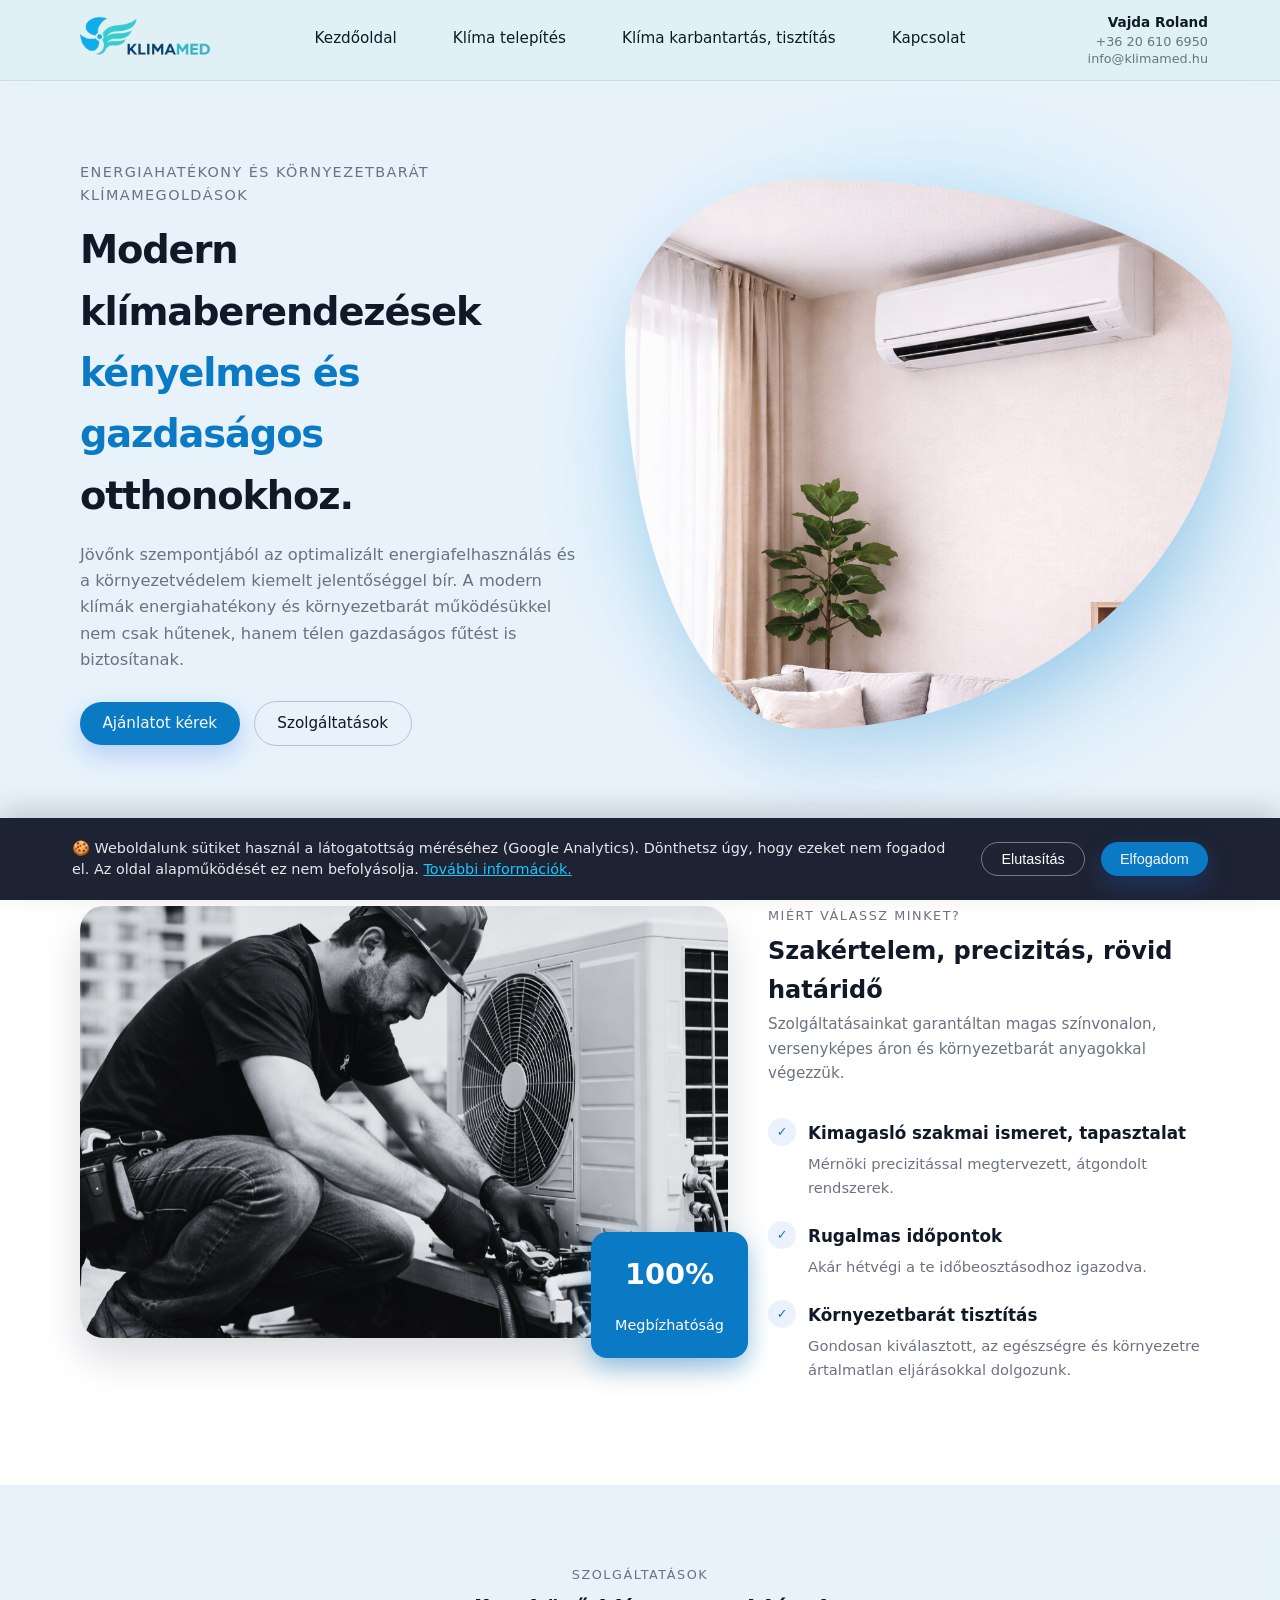
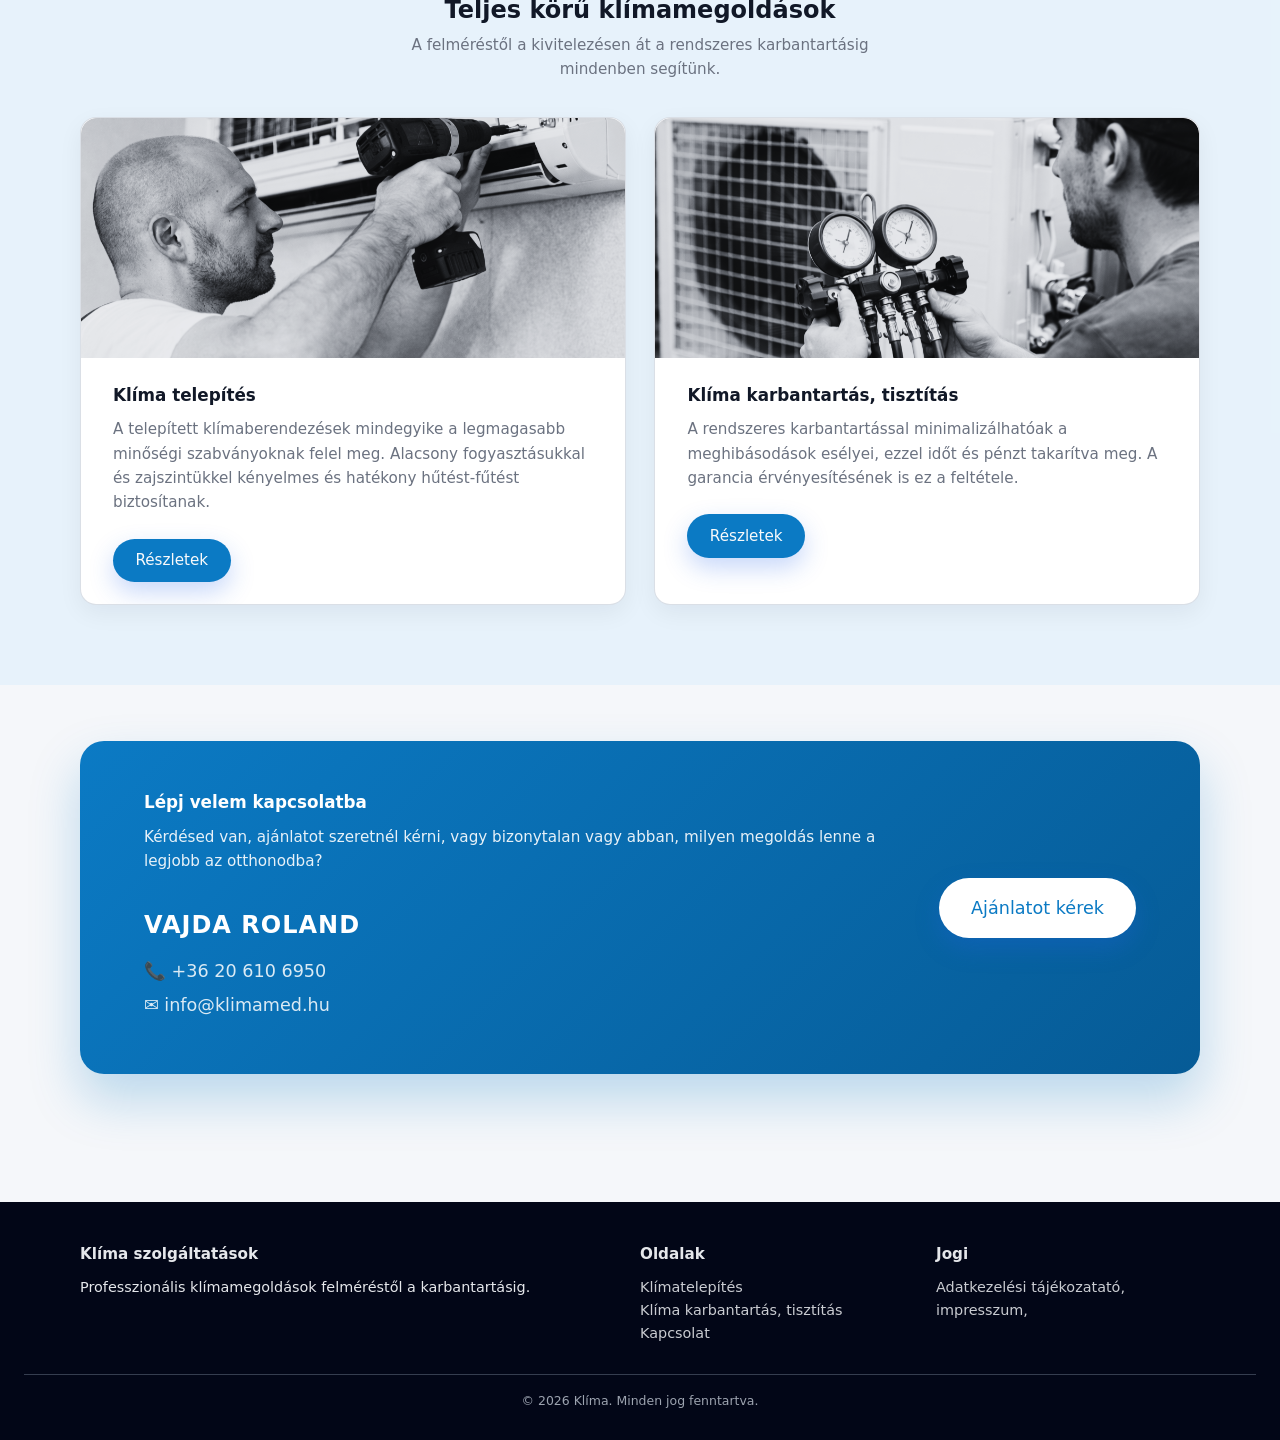
==== index.html @ 983bb044 "Update index.html" ====
<!DOCTYPE html>
<html lang="hu">
<head>
  <meta charset="utf-8" />
  <meta name="viewport" content="width=device-width, initial-scale=1" />
  
  <!-- SEO: Title és Description -->
  <title>Klíma telepítés, szerelés és karbantartás | Klímamed</title>
  <meta name="description" content="Professzionális klíma telepítés, szerelés, mosózsákos tisztítás és karbantartás rövid határidővel. Energiahatékony klímamegoldások otthonába!" />
  <meta name="keywords" content="klíma, légkondi, klíma telepítés, klímaszerelés, klíma karbantartás, klímatisztítás, mosózsákos klímatisztítás" />
  
  <!-- SEO: Open Graph (Facebook, LinkedIn, stb. megosztáshoz) -->
  <meta property="og:title" content="Klíma telepítés és karbantartás | Klímamed" />
  <meta property="og:description" content="Professzionális klímamegoldások felméréstől a karbantartásig. Rövid határidő, megbízhatóság." />
  <meta property="og:image" content="photos/logonohatterpng.png" />
  <meta property="og:type" content="website" />

  <!-- Favicon (Logó a böngészőfülön) -->
  <link rel="icon" type="image/png" href="photos/logonohatterpng.png" />
  <link rel="apple-touch-icon" href="photos/logonohatterpng.png" />

  <link rel="stylesheet" href="assets/css/style.css" /> <!-- Figyelj a te útvonaladra, ha a photos mappában van a CSS, akkor href="photos/style.css" legyen! -->
  <script src="assets/js/main.js" defer></script>
</head>
<body>
<header class="header">
  <div class="nav-inner">
    <a class="brand" href="index.html">
      <span class="brand-logo">
        <img src="photos/logonohatterpng.png" alt="Logó">
      </span>
    </a>
    <nav class="nav-links">
      <a href="index.html">Kezdőoldal</a>
      <a href="klima-telepites.html">Klíma telepítés</a>
      <a href="klima-karbantartas-tisztitas.html">Klíma karbantartás, tisztítás</a>
      <a href="kapcsolat.html">Kapcsolat</a>
    </nav>

    <div class="header-contact" aria-label="Elérhetőségek">
      <span class="hc-name">Vajda Roland</span>
      <a class="hc-phone" href="tel:+36206106950">+36 20 610 6950</a>
      <a class="hc-mail" href="mailto:info@klimamed.hu">info@klimamed.hu</a>
    </div>

    <button class="nav-toggle" aria-label="Menü">
      <span></span><span></span><span></span>
    </button>
  </div>
</header>

<main class="main">

  <!-- HERO SZEKCIÓ: Balra szöveg, jobbra egy szép nagy kép -->
  <section class="section" style="padding-top: 5rem; padding-bottom: 5rem;background: #def1fc9b;">
    <div class="container hero fade-in stagger-1">
      <div class="hero-copy">
        <div class="hero-kicker">Energiahatékony és környezetbarát klímamegoldások</div>
        <h1 class="hero-title">
          Modern klímaberendezések <span>kényelmes és gazdaságos</span> otthonokhoz.
        </h1>
        <p class="hero-lead">
          Jövőnk szempontjából az optimalizált energiafelhasználás és a környezetvédelem
          kiemelt jelentőséggel bír. A modern klímák energiahatékony és környezetbarát 
          működésükkel nem csak hűtenek, hanem télen gazdaságos fűtést is biztosítanak.
        </p>
        <div class="hero-actions">
          <a class="btn btn-primary" href="kapcsolat.html">Ajánlatot kérek</a>
          <a class="btn btn-ghost" href="#szolgaltatasok">Szolgáltatások</a>
        </div>
      </div>

      <aside class="hero-image-wrapper">
        <!-- Itt a ChatGPT által generált képek egyike tökéletes egy látványos Hero elemnek -->
        <img src="photos/ae9e9aab-e020-4c5e-8f88-bb64c6cb4b5b.png" alt="Modern klíma" class="hero-image modern-shadow" />
      </aside>
    </div>
  </section>

  <!-- BEMUTATKOZÓ / ELŐNYÖK (Kép + Szöveg grid) -->
  <section class="section fade-in stagger-2" style="background: #ffffff; padding: 5rem 1.25rem;">
    <div class="container service-grid">
      <!-- Bal oldalon egy látványos kép a munkáról/klímáról -->
      <div class="feature-image-container">
        <img src="photos/3.png" alt="Klímatelepítés" class="feature-image modern-shadow" />
        <div class="floating-badge">
          <strong>100%</strong><br>Megbízhatóság
        </div>
      </div>

      <!-- Jobb oldalon a szöveg -->
      <div style="align-self: center;">
        <div class="section-heading">
          <div class="section-kicker">Miért válassz minket?</div>
          <h2 class="section-title">Szakértelem, precizitás, rövid határidő</h2>
          <p class="section-subtitle">
            Szolgáltatásainkat garantáltan magas színvonalon, versenyképes áron és 
            környezetbarát anyagokkal végezzük.
          </p>
        </div>

        <ul class="process-list">
          <li>
            <h3>Kimagasló szakmai ismeret, tapasztalat</h3>
            <p>Mérnöki precizitással megtervezett, átgondolt rendszerek.</p>
          </li>
          <li>
            <h3>Rugalmas időpontok</h3>
            <p>Akár hétvégi a te időbeosztásodhoz igazodva.</p>
          </li>
          <li>
            <h3>Környezetbarát tisztítás</h3>
            <p>Gondosan kiválasztott, az egészségre és környezetre ártalmatlan eljárásokkal dolgozunk.</p>
          </li>
        </ul>
      </div>
    </div>
  </section>

  <!-- SZOLGÁLTATÁSOK KÁRTYÁK -->
  <section id="szolgaltatasok" class="section fade-in stagger-3" style="padding: 5rem 1.25rem;background: #def1fc9b;">
    <div class="container">
      <div class="section-heading" style="text-align: center;">
        <div class="section-kicker">Szolgáltatások</div>
        <h2 class="section-title">Teljes körű klímamegoldások</h2>
        <p class="section-subtitle" style="margin: 0 auto;">
          A felméréstől a kivitelezésen át a rendszeres karbantartásig mindenben segítünk.
        </p>
      </div>

      <div class="grid grid-2">
        <!-- Klíma telepítés kártya -->
        <article class="card card-hover">
          <img src="photos/2.png" alt="Klíma telepítés" class="card-image">
          <div class="card-content">
            <h3>Klíma telepítés</h3>
            <p>
              A telepített klímaberendezések mindegyike a legmagasabb minőségi szabványoknak felel meg. 
              Alacsony fogyasztásukkal és zajszintükkel kényelmes és hatékony hűtést-fűtést biztosítanak.
            </p>
            <div style="margin-top:1.5rem;">
              <a class="btn btn-primary" href="klima-telepites.html">Részletek</a>
            </div>
          </div>
        </article>

        <!-- Klíma karbantartás kártya -->
        <article class="card card-hover">
          <img src="photos/1.png" alt="Klíma karbantartás" class="card-image">
          <div class="card-content">
            <h3>Klíma karbantartás, tisztítás</h3>
            <p>
              A rendszeres karbantartással minimalizálhatóak a meghibásodások esélyei, 
              ezzel időt és pénzt takarítva meg. A garancia érvényesítésének is ez a feltétele.
            </p>
            <div style="margin-top:1.5rem;">
              <a class="btn btn-primary" href="klima-karbantartas-tisztitas.html">Részletek</a>
            </div>
          </div>
        </article>
      </div>
    </div>
  </section>

  <!-- KAPCSOLAT BLOKK CTA -->
  <section class="section fade-in stagger-4" style="padding-bottom: 5rem;">
    <div class="container">
      <div class="card cta-card">
        <div class="cta-content">
          <h2 class="section-title" style="color: white;">Lépj velem kapcsolatba</h2>
          <p style="color: rgba(255,255,255,0.9); margin-bottom: 2rem;">
            Kérdésed van, ajánlatot szeretnél kérni, vagy bizonytalan vagy abban,
            milyen megoldás lenne a legjobb az otthonodba?
          </p>
          
          <div class="contact-info-large">
            <p class="name">Vajda Roland</p>
            <p class="phone"><a href="tel:+36206106950">📞 +36 20 610 6950</a></p>
            <p class="mail"><a href="mailto:info@klimamed.hu">✉️ info@klimamed.hu</a></p>
          </div>
        </div>
        
        <div class="cta-action">
          <a class="btn btn-primary btn-large" href="kapcsolat.html" style="background: white; color: var(--color-primary);">Ajánlatot kérek</a>
        </div>
      </div>
    </div>
  </section>

</main>



<footer class="footer">
  <div class="footer-inner">
    <div>
      <h4>Klíma szolgáltatások</h4>
      <p>Professzionális klímamegoldások felméréstől a karbantartásig.</p>
    </div>
    <div>
      <h4>Oldalak</h4>
      <ul><li><a href="klima-telepites.html">Klímatelepítés</a></li>
        <li><a href="klima-karbantartas-tisztitas.html">Klíma karbantartás, tisztítás</a></li>
        <li><a href="kapcsolat.html">Kapcsolat</a></li>
      </ul>
    </div>
    <div>
      <h4>Jogi</h4>
      <ul><li><a href="adatkezelesi-tajekozatato-impresszum.html" rel="noopener noreferrer">Adatkezelési tájékozatató, impresszum,</a></li></ul>
    </div>
  </div>
  <div class="footer-bottom">&copy; 2026 Klíma. Minden jog fenntartva.</div>
</footer>

<!-- SÜTI (COOKIE) BANNER -->
<div id="cookie-banner" class="cookie-banner">
  <div class="cookie-content">
    <p>
      🍪 Weboldalunk sütiket használ a látogatottság méréséhez (Google Analytics). 
      Dönthetsz úgy, hogy ezeket nem fogadod el. Az oldal alapműködését ez nem befolyásolja.
      <a href="adatkezelesi-tajekozatato-impresszum.html">További információk.</a>
    </p>
    <div class="cookie-actions">
      <!-- "Csak az elengedhetetlenek" gomb (Gyakorlatilag az elutasítás) -->
      <button id="reject-cookies" class="btn btn-ghost btn-sm" style="color: white; border-color: rgba(255,255,255,0.4);">Elutasítás</button>
      <button id="accept-cookies" class="btn btn-primary btn-sm">Elfogadom</button>
    </div>
  </div>
</div>


</body>
</html>
---- assets/css/style.css ----
:root {
  --color-primary: #0b7ac4;
  --color-accent: #1ac6ff;
  --color-bg: #f5f7fa;
  --color-text: #111827;
  --color-muted: #6b7280;
  --color-surface: #ffffff;
  --header-h: 80px; /* Hozzáadva a fix fejléc magasság */
}

* { box-sizing: border-box; margin: 0; padding: 0; }
html { scroll-behavior: smooth; }
body { font-family: system-ui, -apple-system, BlinkMacSystemFont, 'Segoe UI', sans-serif; background: var(--color-bg); color: var(--color-text); line-height: 1.6; }
img { max-width: 100%; display: block; }
a { color: inherit; text-decoration: none; }
ul { list-style: none; }

/* --- FEJLÉC (HEADER) --- */
.header { 
  position: sticky; 
  top: 0; 
  z-index: 100; /* Növelt z-index, hogy biztosan legfelül legyen */
  background: #c8eaef7f;  
  backdrop-filter: blur(12px); 
  -webkit-backdrop-filter: blur(12px); 
  border-bottom: 1px solid rgba(148,163,184,0.25); 
  display: block; 
}

.nav-inner {
  position: relative; 
  width: 100%;
  max-width: 1200px; 
  margin: 0 auto;
  padding: 0 2rem;
  display: flex;
  align-items: center;
  justify-content: space-between; 
  height: var(--header-h); 
}

/* 1. Logó (Balra) */
.brand {
  display: flex;
  align-items: center;
  gap: 0.6rem; 
  font-weight: 600; 
  font-size: 1.05rem;
  z-index: 110; 
}

.brand-logo {
  /* Engedjük nagyobbra nőni asztali nézetben scale nélkül! */
  height: 180px; 
  display: flex;
  align-items: center;
  justify-content: center;
  /* Fontos: eltoljuk egy picit balra, ha az alap képeden túl sok az üres hely bal oldalon */
  margin-left: -20px; 
}

.brand-logo img {
  height: 100%;
  width: auto;
  /* Engedjük szélesebbre a képet */
  max-width: 350px; 
  object-fit: contain;
}


.brand span { color: var(--color-primary); }

/* 2. Menüpontok (Középen asztali gépen) */
.nav-links {
  position: absolute;
  left: 50%;
  transform: translateX(-50%); 
  display: flex;
  flex-direction: row; 
  flex-wrap: nowrap;   
  align-items: center;
  justify-content: center;
  width: max-content;  
  gap: 1.5rem;
}

.nav-links a {
  display: inline-block; 
  position: relative;
  color: #111827;
  font-size: 0.95rem;
  font-weight: 500;
  margin: 0 1rem; 
  padding-bottom: 4px;
  white-space: nowrap; 
  -webkit-tap-highlight-color: transparent;
}

.nav-links a::after { 
  content: ''; 
  position: absolute; 
  left: 0; 
  bottom: 0; 
  width: 0; 
  height: 2px; 
  background: var(--color-primary); 
  transition: width 0.2s ease-out; 
}

.nav-links a:hover::after, .nav-links a.is-active::after { width: 100%; }

/* 3. Fejléc Elérhetőségek (Jobbra) */
.header-contact {
  display: flex;
  flex-direction: column; 
  align-items: flex-end;  
  justify-content: center;
  gap: 2px;               
  font-size: 0.8rem;      
  line-height: 1.2;       
  z-index: 110;
  white-space: nowrap;
}

.hc-name {
  font-weight: 600;
  color: #111827;
  font-size: 0.85rem;
  margin-bottom: 2px;
}

.hc-phone, .hc-mail {
  color: #6b7280;
  text-decoration: none;
  transition: color 0.2s;
}

.hc-phone:hover, .hc-mail:hover {
  color: var(--color-primary); 
}

/* 4. Mobil menü (Hamburger) gomb */
.nav-toggle { 
  display: none; 
  border: none; 
  background: none; 
  cursor: pointer; 
  padding: 0.25rem; 
  z-index: 120; 
  margin-left: auto;
  -webkit-tap-highlight-color: transparent;
}
.nav-toggle span { 
  width: 22px; 
  height: 2px; 
  background: #111827; 
  display: block; 
  margin: 4px 0; 
  transition: 0.2s; 
}

/* --- RESZPONZÍV NÉZETEK FEJLÉC --- */

/* Kisebb asztali gépek (pl. laptop) */
@media (max-width: 1200px) {
  .nav-links a {
    margin: 0 0.75rem;
  }
}

/* Tabletek (Elérhetőség elrejtése, menü ne csússzon rá) */
@media (max-width: 950px) {
  .header-contact {
    display: none;
  }
  .nav-links {
    position: static;
    transform: none;
    margin-left: auto;
    margin-right: 2rem;
  }
}

/* MOBIL NÉZET (Hamburger, logó középen, menü lenyílik) */
@media (max-width: 768px) {
  .brand {
    position: absolute;
    left: 50%;
    transform: translateX(-50%);
  }
  
  /* MOBILON VISSZAVESSZÜK A MÉRETÉT, HOGY NE CSÚSSZON EL */
  .brand-logo {
    height: 140px; 
    margin-left: 0; 
  }
  
  .brand-logo img {
    max-width: 220px; /* Mobilon a max szélességet is korlátozzuk */
  }
  
  /* ... a többi marad változatlan (nav-toggle, nav-links stb.) ... */

  
  .nav-toggle { 
    display: block; 
    position: absolute;
    right: 1.25rem; 
    top: 50%;
    transform: translateY(-50%);
  }
  
    .nav-links { 
    position: absolute; 
    top: 100%; 
    left: 0;
    right: 0;
    background: #c8eaef;   
    flex-direction: column; 
    /* A padding lecsökkentve: felső, jobb/bal, alsó */
    padding: 1rem 1.5rem 1.25rem; 
    transform: translateY(-1px); 
    opacity: 0; 
    pointer-events: none; 
    transition: 0.4s ease-out; 
    border-top: 1px solid rgba(148,163,184,0.25);
    border-bottom: 1px solid rgba(148,163,184,0.25);
    margin: 0;
    width: 100%;
    box-shadow: 0 10px 25px rgba(0,0,0,0.1); 
    z-index: 90; 
  }
  
  .nav-links.is-open { 
    transform: translateY(0); 
    opacity: 1; 
    pointer-events: auto; 
  }
  
  .nav-links a { 
    /* Kisebb térköz a menüpontok között */
    margin: 0.5rem 0; 
    font-size: 1.15rem; 
    width: 100%;
    text-align: center; 
    padding: 0.4rem 0;
  }
}

/* --- AZ OLDAL TÖBBI RÉSZE (A meglévő, jól működő kódod) --- */

.main { min-height: calc(100vh - 120px); }
.section { padding: 3.5rem 1.25rem; }
.container { max-width: 1120px; margin: 0 auto; }
.hero { display:flex; align-items:center; justify-content:space-between; gap:2.5rem; }
.hero-copy { flex:1; }
.hero-kicker { font-size:0.9rem; text-transform:uppercase; letter-spacing:0.1em; color:var(--color-muted); margin-bottom:0.75rem; }
.hero-title { font-size: clamp(2rem, 3vw, 2.6rem); font-weight:650; letter-spacing:-0.03em; margin-bottom:1rem; }
.hero-title span { color: var(--color-primary); }
.hero-lead { font-size:1.02rem; color:var(--color-muted); max-width:34rem; }
.hero-actions { margin-top:1.75rem; display:flex; flex-wrap:wrap; gap:0.9rem; align-items:center; }
.hero aside { flex:1; display:flex; justify-content:flex-end; }
.hero-card { background: radial-gradient(circle at top left, rgba(59,130,246,0.18), transparent 55%), var(--color-surface); border-radius:1.25rem; padding:1.5rem 1.6rem; box-shadow:0 10px 30px rgba(15,23,42,0.08); max-width:24rem; font-size:0.9rem; }

.btn { border-radius:999px; padding:0.6rem 1.4rem; font-size:0.95rem; font-weight:500; border:none; cursor:pointer; display:inline-flex; align-items:center; gap:0.4rem; transition: background 0.18s ease-out, box-shadow 0.18s ease-out, transform 0.18s ease-out; }
.btn-primary { background: var(--color-primary); color:#f9fafb; box-shadow:0 10px 25px rgba(37,99,235,0.25); }
.btn-primary:hover { background:#1d4ed8; transform: translateY(-1px); }
.btn-ghost { background:transparent; color:#111827; border:1px solid rgba(148,163,184,0.6); }
.btn-ghost:hover { background:#f3f4f6; }

.grid { display:grid; gap:1.8rem; }
.grid-3 { grid-template-columns: repeat(3, minmax(0,1fr)); }
.grid-2 { grid-template-columns: repeat(2, minmax(0,1fr)); }
@media (max-width: 960px) { .hero { flex-direction:column; align-items:flex-start; } .hero aside { width:100%; justify-content:flex-start; } }
@media (max-width: 768px) { .grid-3 { grid-template-columns: minmax(0,1fr); } .grid-2 { grid-template-columns: minmax(0,1fr); } }

.card { background: var(--color-surface); border-radius:1rem; padding:1.4rem 1.5rem; box-shadow:0 8px 24px rgba(15,23,42,0.06); border:1px solid rgba(148,163,184,0.35); }
.card h2, .card h3 { margin-bottom:0.55rem; font-size:1.05rem; }
.card p { font-size:0.95rem; color:var(--color-muted); }
.section-heading { margin-bottom:2.2rem; }
.section-kicker { font-size:0.8rem; text-transform:uppercase; letter-spacing:0.12em; color:var(--color-muted); margin-bottom:0.35rem; }
.section-title { font-size:1.5rem; font-weight:600; margin-bottom:0.2rem; }
.section-subtitle { font-size:0.95rem; color:var(--color-muted); max-width:32rem; }

.pricing-table { width:100%; border-collapse:collapse; font-size:0.94rem; }
.pricing-table th, .pricing-table td { padding:0.6rem 0.75rem; border-bottom:1px solid #e5e7eb; text-align:left; }
.pricing-table tbody tr:hover { background:#f9fafb; }

.process-cols { display:grid; grid-template-columns: minmax(0,2.3fr) minmax(0,1.4fr); gap:2rem; align-items:flex-start; }
@media (max-width: 900px) { .process-cols { grid-template-columns: minmax(0,1fr); } }
.process-note { font-size:0.9rem; color:var(--color-muted); padding:0.9rem 1rem; border-radius:0.9rem; background:#f3f4f6; border:1px dashed rgba(148,163,184,0.8); }

.form { max-width: 520px; }
.form-row { display:grid; grid-template-columns:repeat(2,minmax(0,1fr)); gap:1rem; }
@media (max-width: 640px) { .form-row { grid-template-columns:minmax(0,1fr); } }
.form-group { margin-bottom:1rem; font-size:0.9rem; }
.form-label { display:block; margin-bottom:0.25rem; font-weight:500; }
.form-control { width:100%; border-radius:0.7rem; border:1px solid #d1d5db; padding:0.55rem 0.7rem; font-size:0.92rem; }
.form-control:focus { outline:2px solid rgba(59,130,246,0.25); border-color:var(--color-primary); }

.footer { background:#020617; color:#e5e7eb; padding:2.5rem 1.5rem 1.8rem; margin-top:3rem; }
.footer-inner { max-width:1120px; margin:0 auto; display:grid; grid-template-columns:2fr 1fr 1fr; gap:2rem; font-size:0.9rem; }
.footer h4 { font-size:0.95rem; margin-bottom:0.6rem; }
.footer a { color:#e5e7eb; opacity:0.88; }
.footer a:hover { opacity:1; text-decoration:underline; }
.footer-bottom { margin-top:1.8rem; font-size:0.78rem; color:#9ca3af; text-align:center; border-top:1px solid rgba(148,163,184,0.35); padding-top:1rem; }
@media (max-width: 800px) { .footer-inner { grid-template-columns:minmax(0,1fr) minmax(0,1fr); } }
@media (max-width: 600px) { .footer-inner { grid-template-columns:minmax(0,1fr); } }

.fade-in { opacity:0; transform: translateY(8px); transition: opacity 0.4s ease-out, transform 0.4s ease-out; }
.fade-in.is-visible { opacity:1; transform: translateY(0); }

/* --- EXTRA ANIMÁCIÓK ÉS HOVER EFFEKTEK --- */

.stagger-1 { transition-delay: 100ms; }
.stagger-2 { transition-delay: 200ms; }
.stagger-3 { transition-delay: 300ms; }
.stagger-4 { transition-delay: 400ms; }

.card-hover {
  transition: transform 0.3s ease, box-shadow 0.3s ease, border-color 0.3s ease;
  position: relative;
  overflow: hidden;
}
.card-hover:hover {
  transform: translateY(-5px);
  box-shadow: 0 12px 30px rgba(15, 23, 42, 0.12);
  border-color: rgba(59, 130, 246, 0.4);
}

.card-hover::before {
  content: '';
  position: absolute;
  left: 0;
  top: 0;
  bottom: 0;
  width: 4px;
  background: var(--color-primary);
  transform: scaleY(0);
  transition: transform 0.3s ease;
  transform-origin: bottom;
}
.card-hover:hover::before {
  transform: scaleY(1);
}

.process-list {
  list-style: none;
  padding: 0;
  margin: 0;
}
.process-list li {
  position: relative;
  padding-left: 2.5rem;
  margin-bottom: 1.5rem;
}
.process-list li::before {
  content: "✓";
  position: absolute;
  left: 0;
  top: -2px;
  width: 28px;
  height: 28px;
  background: rgba(59, 130, 246, 0.1);
  color: var(--color-primary);
  border-radius: 50%;
  display: flex;
  align-items: center;
  justify-content: center;
  font-weight: bold;
  font-size: 0.8rem;
}
.process-list h3 {
  font-size: 1.05rem;
  margin-bottom: 0.3rem;
  color: var(--color-text);
}
.process-list p {
  font-size: 0.92rem;
  color: var(--color-muted);
  margin: 0;
}

.service-grid {
  display: grid;
  grid-template-columns: 1.5fr 1fr;
  gap: 2.5rem;
  align-items: start;
}
@media (max-width: 900px) {
  .service-grid { grid-template-columns: 1fr; }
}

.info-box {
  background: #f8fafc;
  border-left: 4px solid var(--color-primary);
  padding: 1.2rem;
  border-radius: 0 0.5rem 0.5rem 0;
  margin: 1.5rem 0;
  font-size: 0.95rem;
  color: #334155;
}

.card-image {
  width: calc(100% + 3rem); 
  height: 240px;
  object-fit: cover;
  margin-top: -1.4rem;
  margin-left: -1.5rem;
  margin-right: -1.5rem;
  margin-bottom: 1.5rem; 
  border-radius: 1rem 1rem 0 0; 
  display: block;
  max-width: none; 
}

/* ====== ÚJ KÉP ÉS LÁTVÁNY ELEMEK A KEZDŐLAPHOZ ====== */

/* Modern képek árnyékkal és lekerekítéssel */
.modern-shadow {
  border-radius: 1.5rem;
  box-shadow: 0 20px 40px rgba(15, 23, 42, 0.15);
  object-fit: cover;
  width: 100%;
}

/* ====== ÚJ HERO KÉP FORMA (Kártya helyett organikus/modern) ====== */
.hero-image-wrapper {
  position: relative;
  flex: 1.2 !important;
  display: flex;
  justify-content: flex-end;
  /* Kicsit engedjük kilógni a jobbra, hogy ne legyen dobozos érzése */
  margin-right: -2rem; 
}

.hero-image {
  max-height: 550px;
  width: 100%;
  object-fit: cover;
  object-position: 50% 10%;
  /* Különleges, aszimmetrikus lekerekítés a profi megjelenésért (levél/csepp forma) */
  border-radius: 30% 70% 70% 30% / 30% 30% 70% 70%;
  box-shadow: 0 30px 60px rgba(11, 122, 196, 0.15);
  /* Finom animáció hozzáadása a formához */
  animation: morphing 12s ease-in-out infinite;
  transition: all 0.5s ease;
}

/* Lebegő, formaváltoztató animáció a légáramlás érzékeltetésére */
@keyframes morphing {
  0% {
    border-radius: 30% 70% 70% 30% / 30% 30% 70% 70%;
    transform: translateY(0) scale(1);
  }
  33% {
    border-radius: 50% 50% 30% 70% / 60% 30% 70% 40%;
    transform: translateY(-10px) scale(1.02);
  }
  66% {
    border-radius: 70% 30% 50% 50% / 30% 60% 40% 70%;
    transform: translateY(5px) scale(0.98);
  }
  100% {
    border-radius: 30% 70% 70% 30% / 30% 30% 70% 70%;
    transform: translateY(0) scale(1);
  }
}

/* Egy kis vizuális trükk: egy elmosódott színes folt a kép mögött */
.hero-image-wrapper::before {
  content: '';
  position: absolute;
  top: 50%;
  left: 50%;
  transform: translate(-50%, -50%);
  width: 90%;
  height: 90%;
  background: linear-gradient(135deg, var(--color-accent), var(--color-primary));
  filter: blur(60px);
  opacity: 0.3;
  z-index: -1;
  border-radius: 50%;
  animation: pulse 10s ease-in-out infinite alternate;
}

@keyframes pulse {
  0% { opacity: 0.2; transform: translate(-50%, -50%) scale(0.9); }
  100% { opacity: 0.4; transform: translate(-50%, -50%) scale(1.1); }
}

@media (max-width: 900px) {
  .hero-image-wrapper {
    margin-right: 0;
    margin-top: 2rem;
  }
  .hero-image {
    max-height: 400px;
    border-radius: 20% 40% 40% 20% / 20% 20% 40% 40%;
    animation: none; 
    
    /* Mobilon is feljebb toljuk a fókuszt */
    object-position: 50% 10%;
  }
  .hero-image-wrapper::before {
    display: none;
  }
}



/* Kép a gridben (Miért válassz minket) */
.feature-image-container {
  position: relative;
}

.feature-image {
  height: 100%;
  min-height: 400px;
}

/* Lebegő "badge" a kép sarkán (látványelem) */
.floating-badge {
  position: absolute;
  bottom: -20px;
  right: -20px;
  background: var(--color-primary);
  color: white;
  padding: 1.5rem;
  border-radius: 1rem;
  box-shadow: 0 10px 25px rgba(11, 122, 196, 0.4);
  text-align: center;
  font-size: 0.9rem;
  line-height: 1.3;
}
.floating-badge strong {
  font-size: 1.8rem;
  display: block;
  margin-bottom: 0.2rem;
}

/* Szolgáltatás kártyák finomhangolása */
.card-content {
  padding: 0 0.5rem; /* Egy kis plusz belső margó a szövegnek a kép alatt */
}

/* Nagy, feltűnő Call-To-Action (Kapcsolat) kártya a lap alján */
.cta-card {
  background: linear-gradient(135deg, var(--color-primary), #065b96);
  color: white;
  display: flex;
  justify-content: space-between;
  align-items: center;
  padding: 3rem 4rem;
  border: none;
  box-shadow: 0 25px 50px rgba(11, 122, 196, 0.25);
  gap: 2rem; /* Kicsit csökkentettük a gap-et, hogy több hely maradjon a gombnak */
  border-radius: 1.5rem; /* Ne felejtsük el a lekerekítést sem! */
}

/* JAVÍTÁS: A név színe és mérete */
.contact-info-large .name {
  font-size: 1.5rem;
  font-weight: 700;
  margin-bottom: 0.8rem;
  color: #ffffff; /* Teljesen fehér lett */
  text-transform: uppercase; /* Opcionális: nagybetűs a profibb kinézetért */
  letter-spacing: 1px;
}

.contact-info-large .phone a, .contact-info-large .mail a {
  font-size: 1.1rem;
  color: rgba(255,255,255,0.85); /* Halványabb fehér, hogy a név domináljon */
  display: inline-block;
  margin-bottom: 0.4rem;
  transition: color 0.2s;
  text-decoration: none;
}

.contact-info-large a:hover {
  color: #ffffff; /* Hovernél világosodik */
  text-decoration: underline;
}

/* JAVÍTÁS: A gomb nem törik sorba */
.btn-large {
  padding: 1rem 2rem;
  font-size: 1.1rem;
  white-space: nowrap; /* Ez garantálja, hogy egy sorban marad az "Ajánlatot kérek" */
  text-align: center;
}

/* Reszponzivitás javítása (tablet és mobil) */
@media (max-width: 900px) {
  .cta-card {
    flex-direction: column;
    text-align: center;
    padding: 2.5rem 1.5rem;
  }
  .cta-action {
    width: 100%;
  }
  .btn-large {
    width: 100%; /* Mobilon teljes szélességű gomb, így nem lóg ki */
    max-width: 300px; /* De azért ne legyen nevetségesen hosszú egy nagy tableten */
    margin: 0 auto;
    display: block;
  }
}
/* ====== ŰRLAP EXTRA STÍLUSOK ====== */
.form-control { 
  width: 100%; 
  border-radius: 0.7rem; 
  border: 1px solid #d1d5db; 
  padding: 0.7rem 1rem; /* Kicsit növeltem a paddingot a kényelmesebb gépelésért */
  font-size: 0.95rem; 
  /* EZ A KULCS: ráveszi a mezőt, hogy a te szép system-ui betűtípusodat használja! */
  font-family: inherit; 
  color: var(--color-text);
  background-color: #f9fafb;
  transition: background-color 0.2s, border-color 0.2s, box-shadow 0.2s;
}

.form-control:focus { 
  background-color: #ffffff;
  outline: none; 
  border-color: var(--color-primary); 
  box-shadow: 0 0 0 4px rgba(11, 122, 196, 0.1); 
}

/* Kifejezetten a placeholder betűtípusának és színének megerősítése */
.form-control::placeholder {
  color: #9ca3af;
  font-family: inherit;
  font-weight: 400;
}


/* Mobilon is szép nagy, könnyen kattintható legyen a select */
select.form-control {
  appearance: none;
  background-image: url("data:image/svg+xml,%3Csvg xmlns='http://www.w3.org/2000/svg' fill='none' viewBox='0 0 24 24' stroke='%236b7280'%3E%3Cpath stroke-linecap='round' stroke-linejoin='round' stroke-width='2' d='M19 9l-7 7-7-7'%3E%3C/path%3E%3C/svg%3E");
  background-repeat: no-repeat;
  background-position: right 1rem center;
  background-size: 1.2rem;
  padding-right: 2.5rem;
}
/* ====== SÜTI (COOKIE) BANNER ====== */
.cookie-banner {
  position: fixed;
  bottom: -100%; /* Kezdetben elrejtve a képernyő alatt */
  left: 0;
  width: 100%;
  background: rgba(17, 24, 39, 0.95); /* Sötét, elegáns háttér */
  backdrop-filter: blur(10px);
  -webkit-backdrop-filter: blur(10px);
  color: #f9fafb;
  z-index: 9999;
  transition: bottom 0.5s cubic-bezier(0.16, 1, 0.3, 1);
  box-shadow: 0 -10px 25px rgba(0, 0, 0, 0.15);
}

.cookie-banner.show {
  bottom: 0; /* JS-sel adjuk hozzá, így animálva úszik be */
}

.cookie-content {
  max-width: 1200px;
  margin: 0 auto;
  padding: 1.2rem 2rem;
  display: flex;
  align-items: center;
  justify-content: space-between;
  gap: 2rem;
}
/* Elutasítás gomb (Ghost gomb a sötét banneren) finomhangolása */
#reject-cookies {
  background: transparent;
  color: rgba(255, 255, 255, 0.8);
  border-color: rgba(255, 255, 255, 0.3);
  transition: all 0.2s ease;
}

#reject-cookies:hover {
  /* Itt vesszük ki a fehér hátteret, és helyette csak a szöveget/keretet halványítjuk vagy világosítjuk kicsit */
  background: transparent !important; 
  color: #ffffff;
  border-color: rgba(255, 255, 255, 0.6);
}

.cookie-content p {
  margin: 0;
  font-size: 0.9rem;
  line-height: 1.5;
  color: #e5e7eb;
}
.cookie-actions {
  display: flex;
  gap: 1rem;
}

@media (max-width: 768px) {
  .cookie-actions {
    flex-direction: column-reverse; /* Mobilon az Elfogadom legyen felül, Elutasít alul */
    width: 100%;
  }
}


.cookie-content a {
  color: var(--color-accent); /* A te világoskék színed */
  text-decoration: underline;
}

.cookie-content a:hover {
  color: #fff;
}

/* Kis gomb a bannerbe */
.btn-sm {
  padding: 0.5rem 1.2rem;
  font-size: 0.9rem;
  white-space: nowrap;
}

/* Mobilos nézet: egymás alá kerül a szöveg és a gomb */
@media (max-width: 768px) {
  .cookie-content {
    flex-direction: column;
    text-align: center;
    padding: 1.5rem;
    gap: 1rem;
  }
  .cookie-content button {
    width: 100%;
  }
}
/* ====== JOGI OLDAL (ADATVÉDELEM / IMPRESSZUM) JAVÍTÁSA ====== */

/* Hogy hosszú linkek (pl. email) vagy szavak ne lógjanak ki a kártyából mobilon */
#impresszum, #adatvedelem {
  word-wrap: break-word;
  overflow-wrap: break-word;
  hyphens: auto;
}

/* Kártya belső margójának csökkentése mobilon, hogy több hely legyen a szövegnek */
@media (max-width: 768px) {
  /* A jogi oldalon lévő nagy kártya paddingjének csökkentése */
  .card {
    padding: 1.5rem !important; /* A 3rem túl sok volt mobilon! */
  }
  
  /* A címsorok mérete mobilon */
  #impresszum h2, #adatvedelem h2 {
    font-size: 1.4rem !important;
  }
  
  #adatvedelem h3 {
    font-size: 1.1rem !important;
  }

  /* Az ugró gombok egymás alatt legyenek mobilon, hogy ne essenek szét */
  .btn-ghost {
    width: 100%;
    margin-bottom: 0.5rem;
  }
}

/* Az impresszum kék dobozának javítása, ha túl keskeny a telefon */
.impresszum-box {
  background: #f8fafc;
  padding: 1.5rem;
  border-left: 4px solid var(--color-primary);
  border-radius: 0 0.5rem 0.5rem 0;
  overflow-x: hidden; /* Ne engedjen ki scrollozást */
}
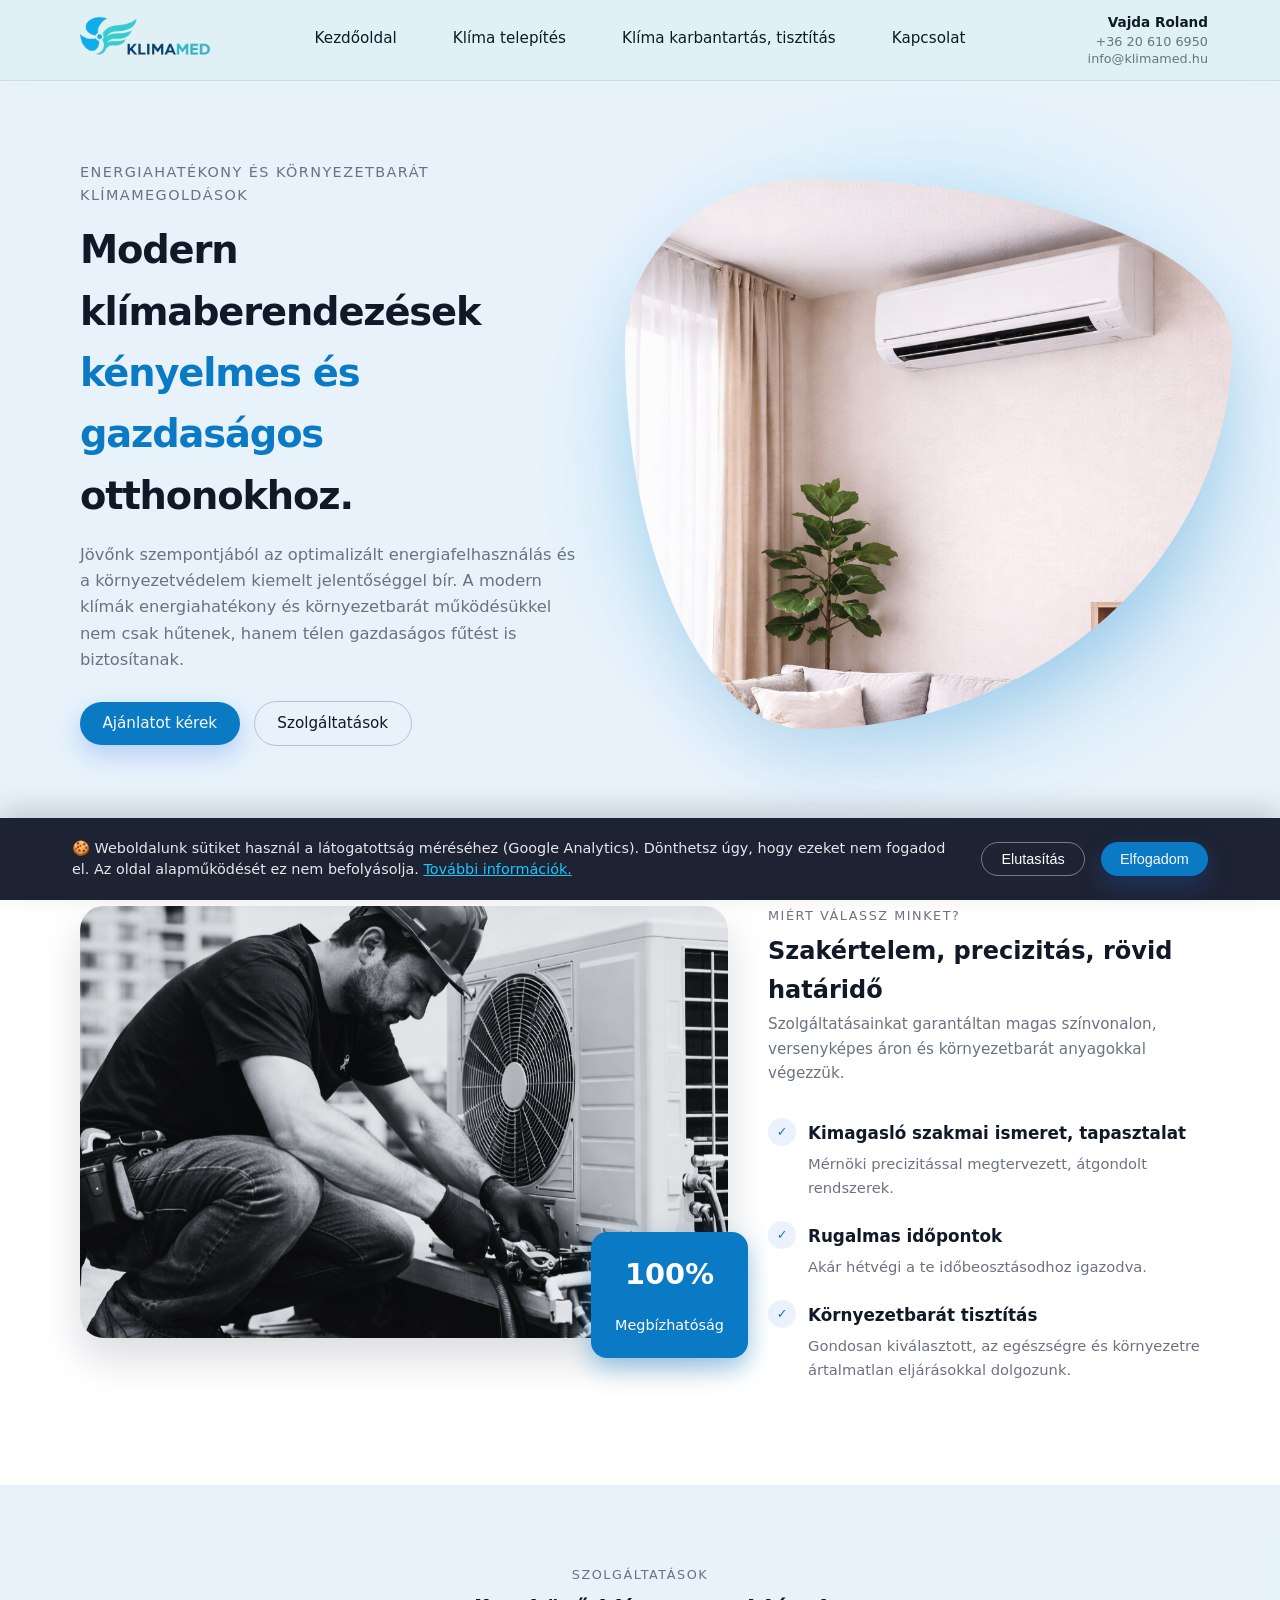
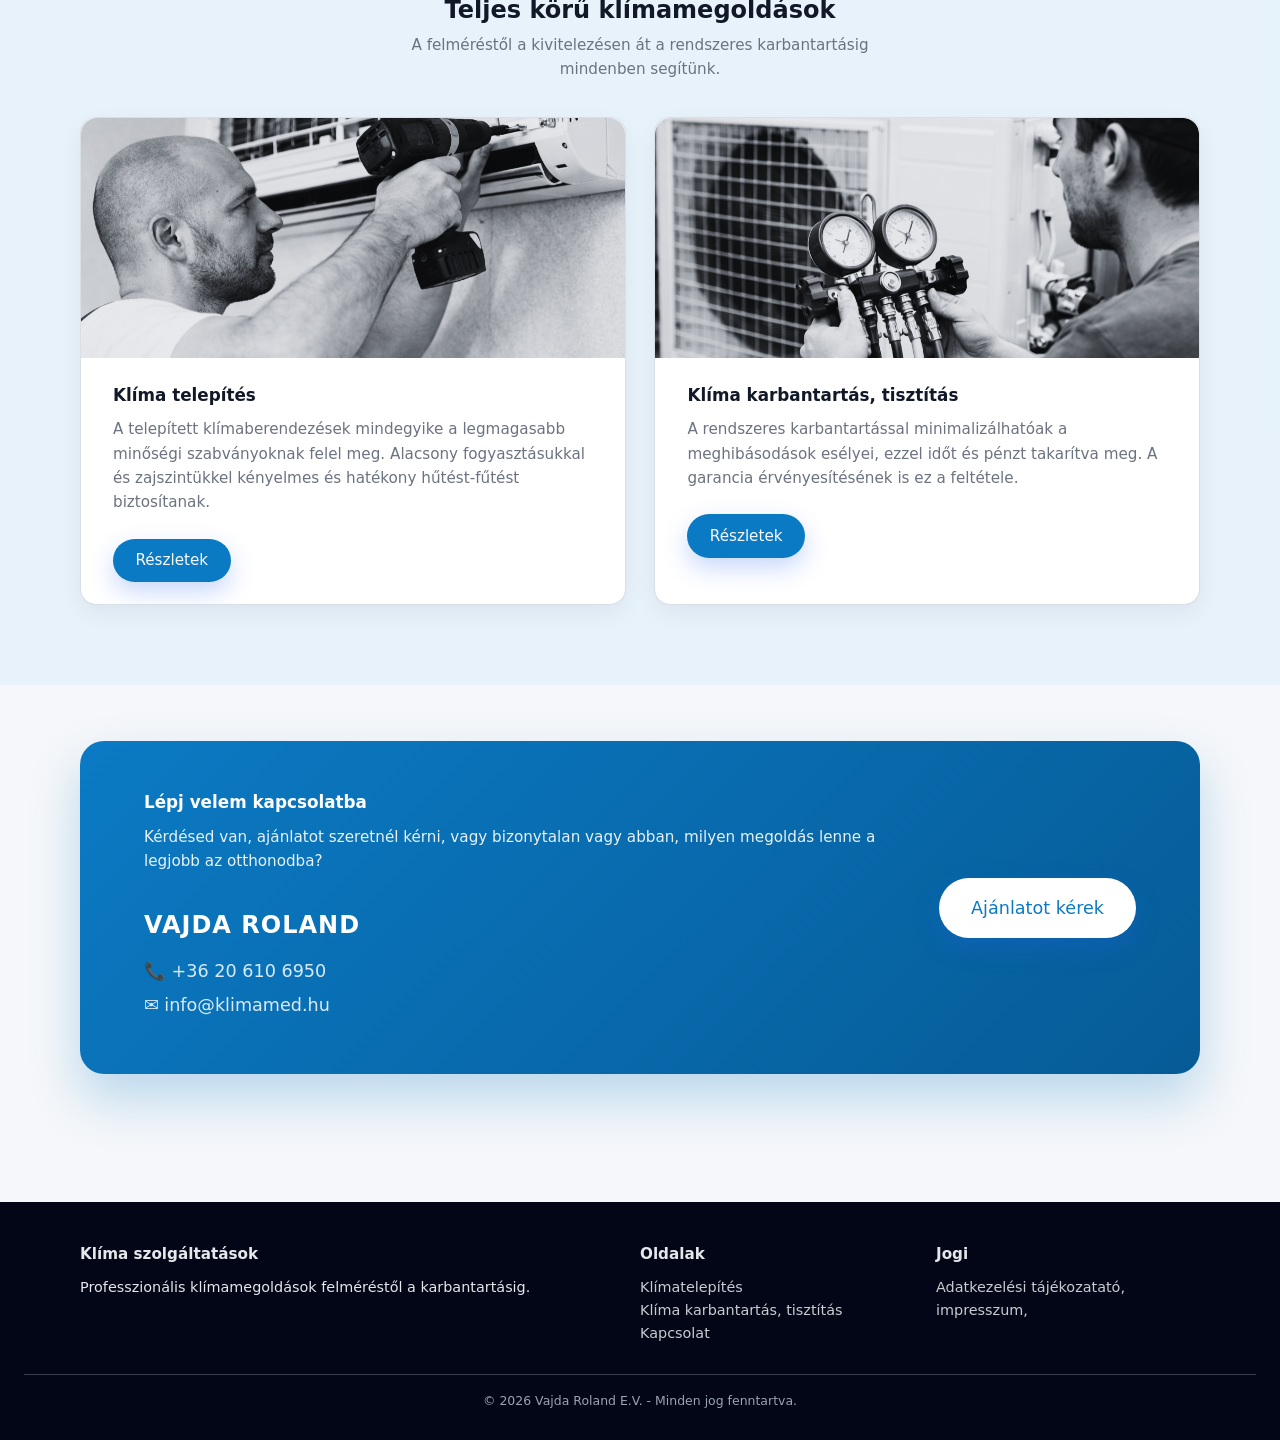
==== commit 7330e04c: "Update index.html" ====
--- a/index.html
+++ b/index.html
@@ -16,7 +16,7 @@
   <meta property="og:type" content="website" />
 
   <!-- Favicon (Logó a böngészőfülön) -->
-  <link rel="icon" type="image/png" href="photos/logonohatterpng.png" />
+  <link rel="icon" type="image/png" sizes="1024x1024" href="photos/logonohatterpng.png" />
   <link rel="apple-touch-icon" href="photos/logonohatterpng.png" />
 
   <link rel="stylesheet" href="assets/css/style.css" /> <!-- Figyelj a te útvonaladra, ha a photos mappában van a CSS, akkor href="photos/style.css" legyen! -->
@@ -209,7 +209,7 @@
       <ul><li><a href="adatkezelesi-tajekozatato-impresszum.html" rel="noopener noreferrer">Adatkezelési tájékozatató, impresszum,</a></li></ul>
     </div>
   </div>
-  <div class="footer-bottom">&copy; 2026 Klíma. Minden jog fenntartva.</div>
+  <div class="footer-bottom">&copy; 2026 Vajda Roland E.V. - Minden jog fenntartva.</div>
 </footer>
 
 <!-- SÜTI (COOKIE) BANNER -->
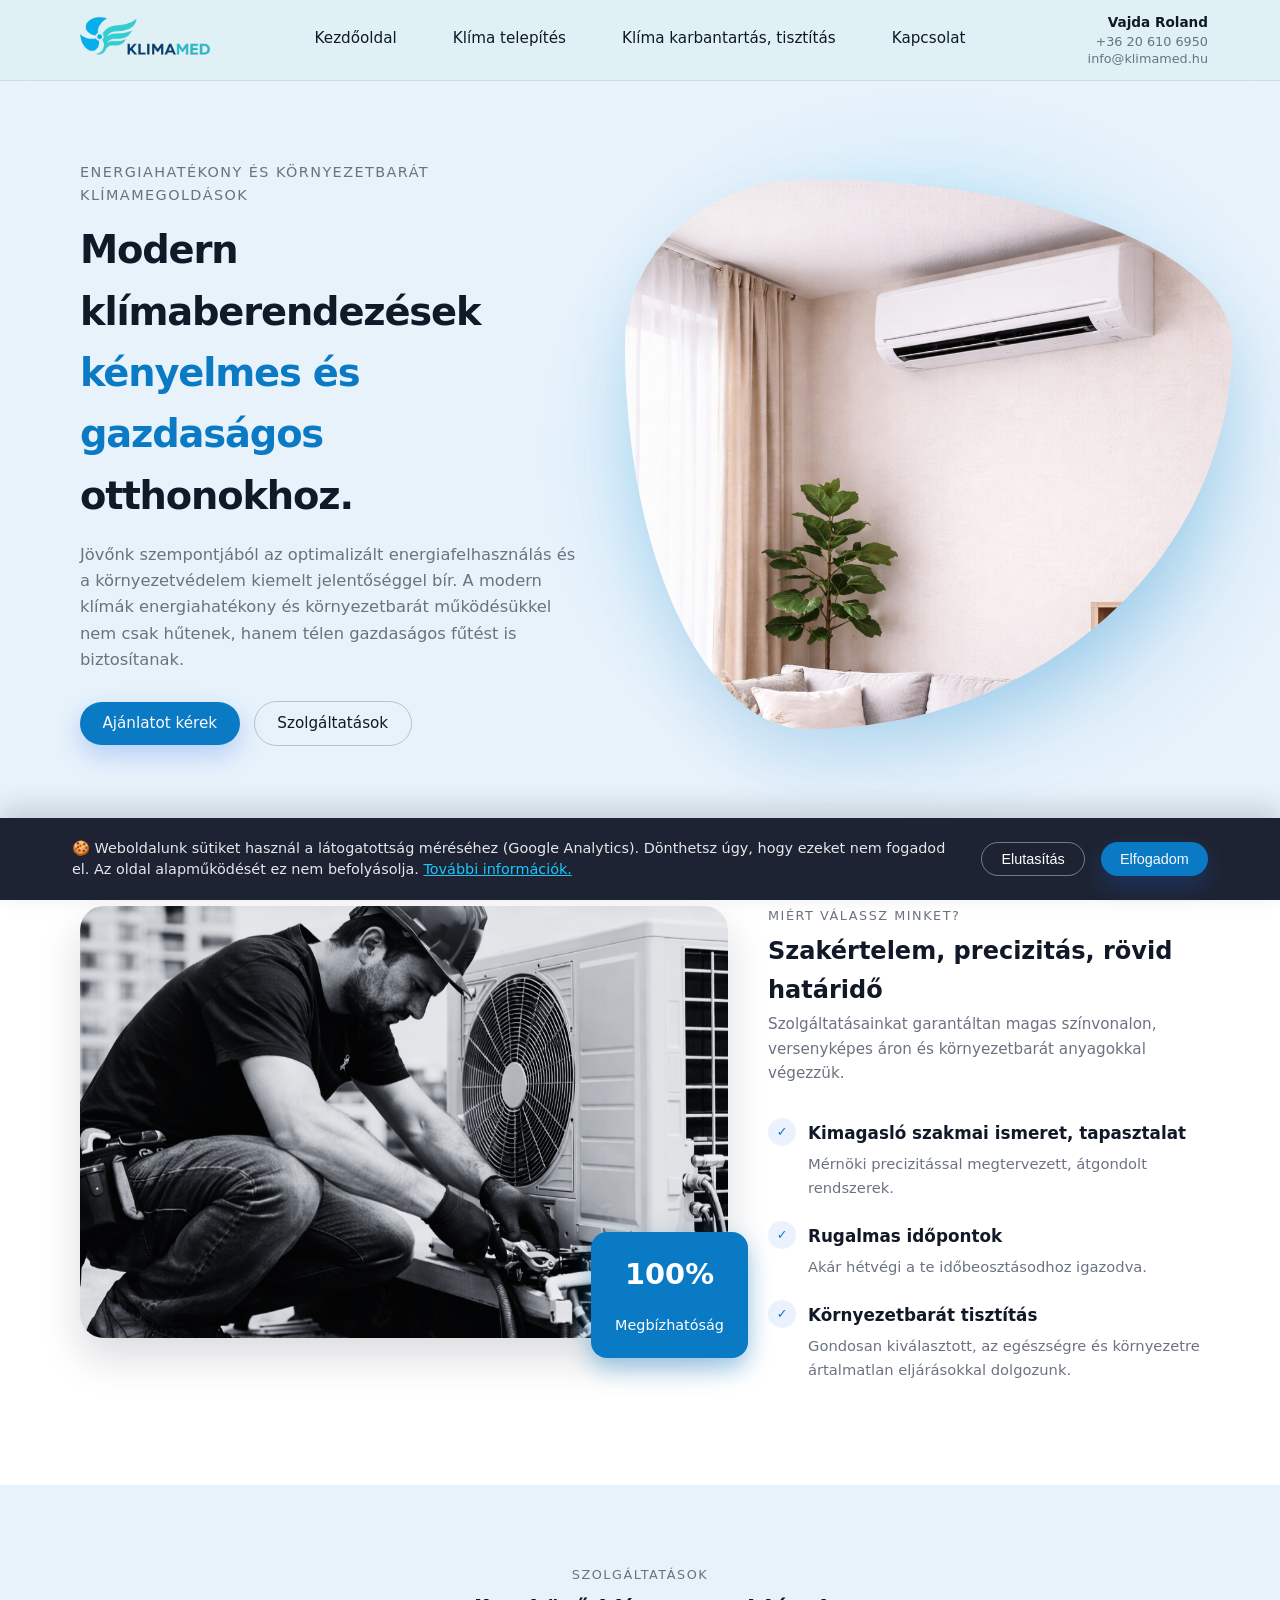
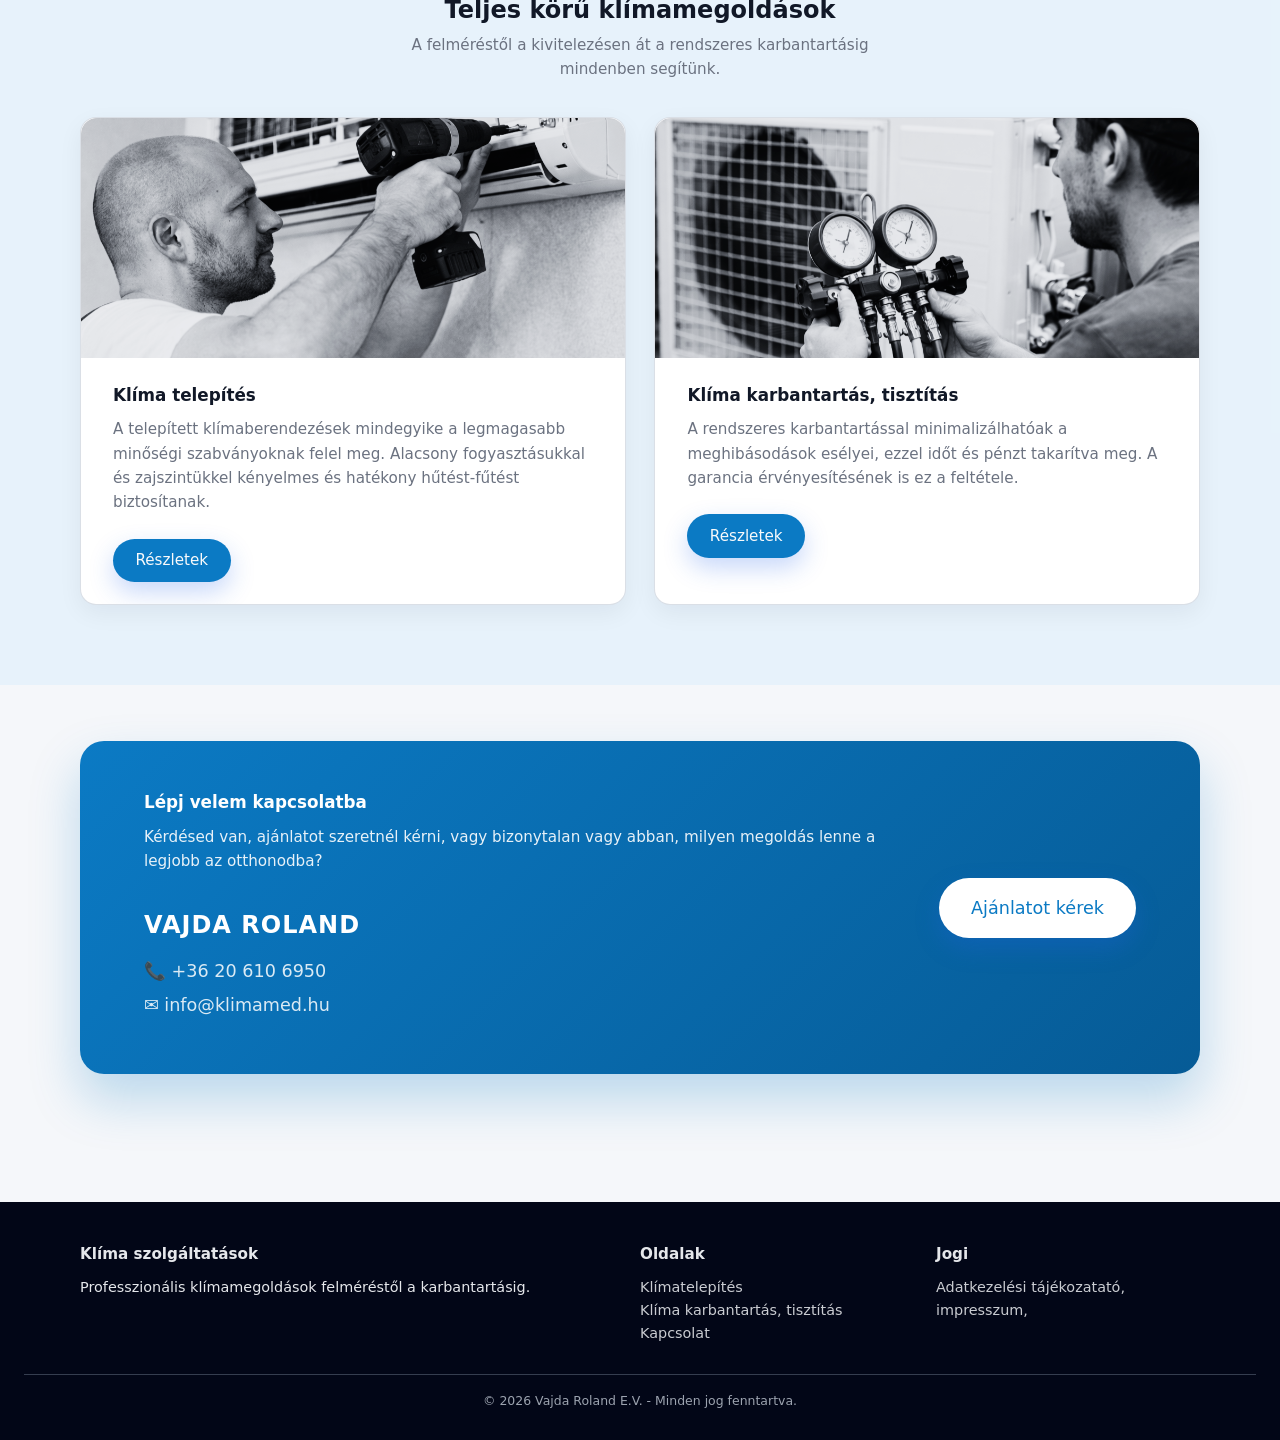
==== commit 6ef1ba6d: "Update index.html" ====
--- a/index.html
+++ b/index.html
@@ -1,6 +1,30 @@
 <!DOCTYPE html>
 <html lang="hu">
 <head>
+  <!-- GOOGLE CONSENT MODE V2 ÉS GA4 KÓD -->
+  <script>
+    // 1. Consent Mode: Alapértelmezett tiltás beállítása
+    window.dataLayer = window.dataLayer || [];
+    function gtag(){dataLayer.push(arguments);}
+    
+    gtag('consent', 'default', {
+      'analytics_storage': 'denied',
+      'ad_storage': 'denied',
+      'ad_user_data': 'denied',
+      'ad_personalization': 'denied'
+    });
+  </script>
+
+  <!-- 2. GA4 Alapkód betöltése (Cseréld ki a G-XXXXXXXXXX-t a tiédre!) -->
+  <script async src="https://www.googletagmanager.com/gtag/js?id=G-XXXXXXXXXX"></script>
+  <script>
+    window.dataLayer = window.dataLayer || [];
+    function gtag(){dataLayer.push(arguments);}
+    gtag('js', new Date());
+
+    gtag('config', 'G-XXXXXXXXXX'); 
+  </script>
+  
   <meta charset="utf-8" />
   <meta name="viewport" content="width=device-width, initial-scale=1" />
   
@@ -16,8 +40,8 @@
   <meta property="og:type" content="website" />
 
   <!-- Favicon (Logó a böngészőfülön) -->
-  <link rel="icon" type="image/png" sizes="1024x1024" href="photos/logonohatterpng.png" />
-  <link rel="apple-touch-icon" href="photos/logonohatterpng.png" />
+  <link rel="icon" type="image/png" sizes="192x192" href="photos/rsz_1logonohatterpng.png" />
+  <link rel="apple-touch-icon" href="photos/rsz_1logonohatterpng.png" />
 
   <link rel="stylesheet" href="assets/css/style.css" /> <!-- Figyelj a te útvonaladra, ha a photos mappában van a CSS, akkor href="photos/style.css" legyen! -->
   <script src="assets/js/main.js" defer></script>
